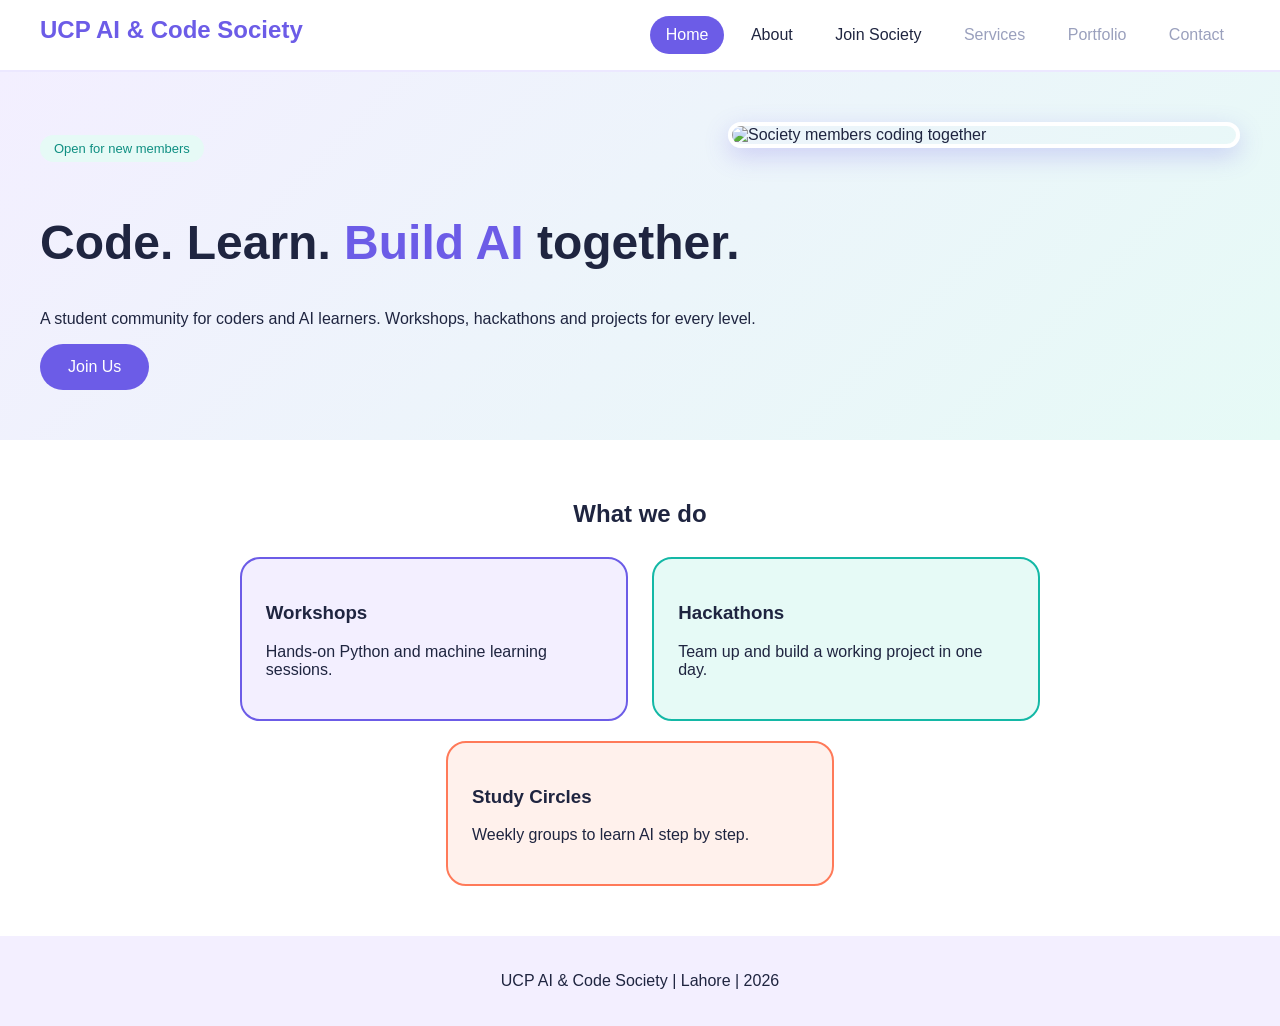
==== index.html @ 60edbc0e "add home page html and css with figma designs of all three pages" ====
<!DOCTYPE html>
<html lang="en">
<head>
  <meta charset="UTF-8">
  <meta name="viewport" content="width=device-width, initial-scale=1.0">
  <title>UCP AI &amp; Code Society</title>
  <link rel="stylesheet" href="home.css">
</head>
<body>

  <header>
    <h2 id="logo">UCP AI &amp; Code Society</h2>
    <nav>
      <a href="index.html" class="active">Home</a>
      <a href="media.html">About</a>
      <a href="register.html">Join Society</a>
      <span class="soon">Services</span>
      <span class="soon">Portfolio</span>
      <span class="soon">Contact</span>
    </nav>
  </header>

  <section class="hero">
    <img src="images/society.jpg" alt="Society members coding together" class="hero-img">
    <p class="tag">Open for new members</p>
    <h1>Code. Learn. <span class="highlight">Build AI</span> together.</h1>
    <p>A student community for coders and AI learners. Workshops, hackathons and projects for every level.</p>
    <a href="register.html" class="btn">Join Us</a>
  </section>

  <section class="what-we-do">
    <h2>What we do</h2>
    <div class="card card-violet">
      <h3>Workshops</h3>
      <p>Hands-on Python and machine learning sessions.</p>
    </div>
    <div class="card card-teal">
      <h3>Hackathons</h3>
      <p>Team up and build a working project in one day.</p>
    </div>
    <div class="card card-coral">
      <h3>Study Circles</h3>
      <p>Weekly groups to learn AI step by step.</p>
    </div>
  </section>

  <footer>
    <p>UCP AI &amp; Code Society | Lahore | 2026</p>
  </footer>

</body>
</html>
---- home.css ----
body {
  font-family: Arial, sans-serif;
  color: #1f2540;
  background-color: #ffffff;
  margin: 0;
}

/* Header and nav */
header {
  position: sticky;          /* stays at top while scrolling */
  top: 0;
  z-index: 10;
  background-color: #ffffff;
  padding: 16px 40px;
  border-bottom: 2px solid #ece8ff;
  overflow: hidden;
}

#logo {
  float: left;
  margin: 0;
  color: #6C5CE7;
}

nav {
  float: right;
}

nav a, nav .soon {
  display: inline-block;
  padding: 10px 16px;
  margin-left: 6px;
  border-radius: 20px;
  color: #1f2540;
  text-decoration: none;
}

nav a:hover {
  background-color: #F3EFFF;
}

nav .active {
  background-color: #6C5CE7;
  color: #ffffff;
}

nav .soon {
  color: #9aa0bd;            /* greyed out: no page yet */
  cursor: default;
}

/* Hero */
.hero {
  padding: 50px 40px;
  overflow: hidden;
  background: linear-gradient(135deg, #F3EFFF, #E6FAF6);
}

.hero-img {
  float: right;
  width: 42%;
  border-radius: 24px;
  border: 4px solid #ffffff;
  box-shadow: 0 8px 24px rgba(108, 92, 231, 0.25);
}

.tag {
  display: inline-block;
  background-color: #E6FAF6;
  color: #0f8f82;
  padding: 6px 14px;
  border-radius: 20px;
  font-size: 13px;
}

.hero h1 {
  font-size: 48px;
}

.highlight {
  color: #6C5CE7;
}

.btn {
  display: inline-block;
  background-color: #6C5CE7;
  color: #ffffff;
  padding: 14px 28px;
  border-radius: 30px;
  text-decoration: none;
}

/* Cards */
.what-we-do {
  padding: 40px;
  text-align: center;
}

.card {
  display: inline-block;
  vertical-align: top;
  width: 28%;
  margin: 10px;
  padding: 24px;
  border-radius: 20px;
  text-align: left;
}

.card-violet { background-color: #F3EFFF; border: 2px solid #6C5CE7; }
.card-teal   { background-color: #E6FAF6; border: 2px solid #14B8A6; }
.card-coral  { background-color: #FFF1EC; border: 2px solid #FF7A59; }

/* Footer */
footer {
  background-color: #F3EFFF;
  text-align: center;
  padding: 20px;
}
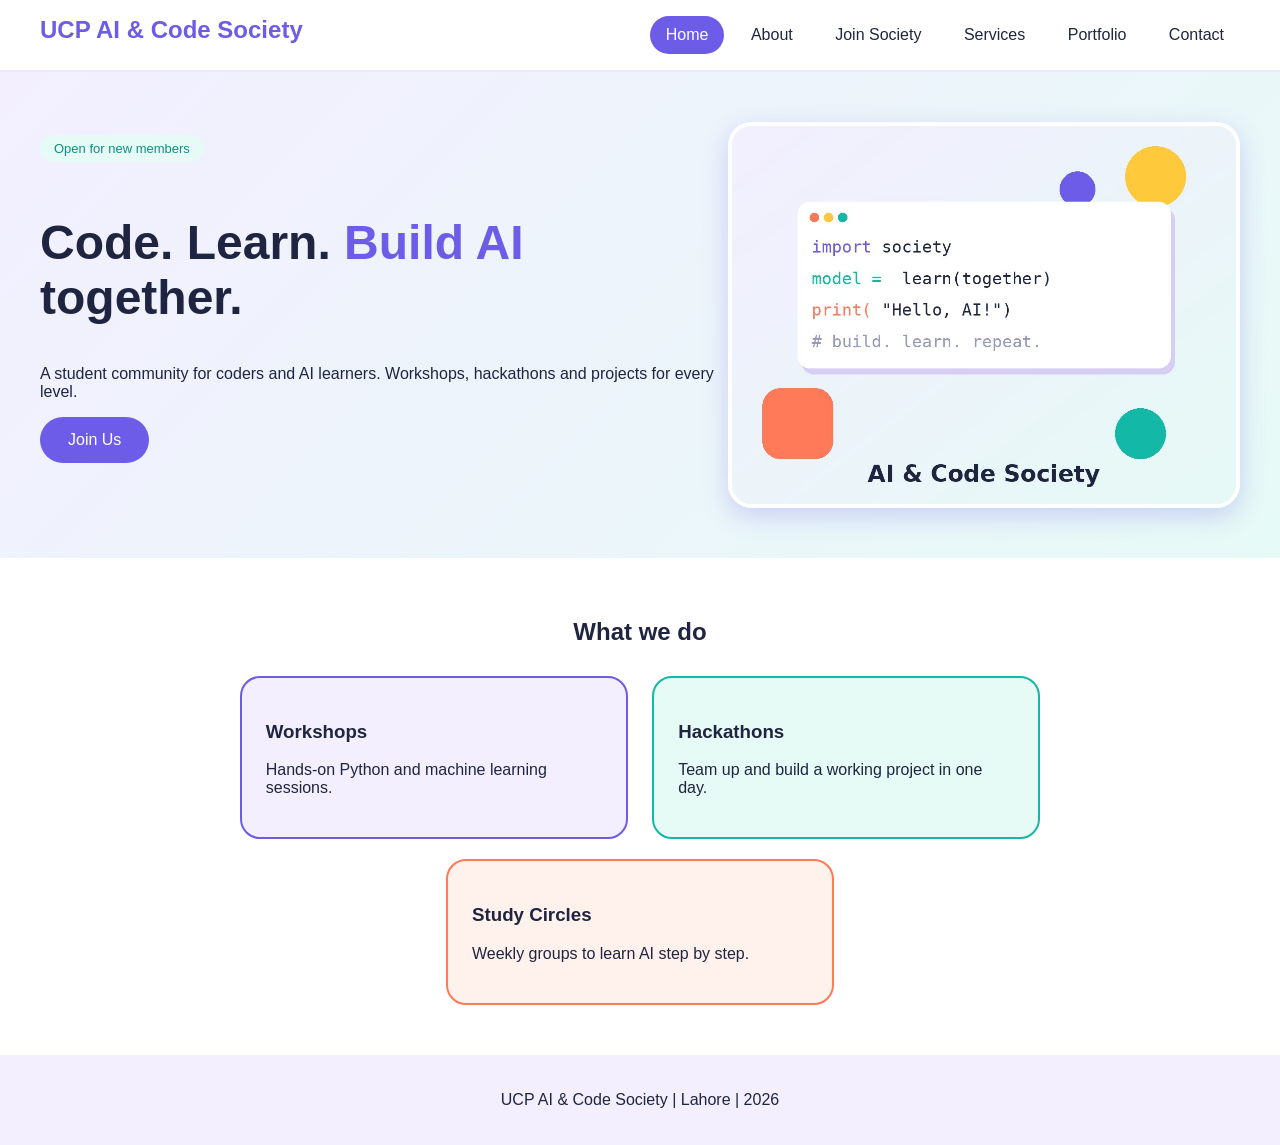
==== commit 491c0a6d: "Update index.html" ====
--- a/index.html
+++ b/index.html
@@ -14,9 +14,9 @@
       <a href="index.html" class="active">Home</a>
       <a href="media.html">About</a>
       <a href="register.html">Join Society</a>
-      <span class="soon">Services</span>
-      <span class="soon">Portfolio</span>
-      <span class="soon">Contact</span>
+      <a href="services.html">Services</a>
+      <a href="portfolio.html">Portfolio</a>
+      <a href="contact.html">Contact</a>
     </nav>
   </header>
 
